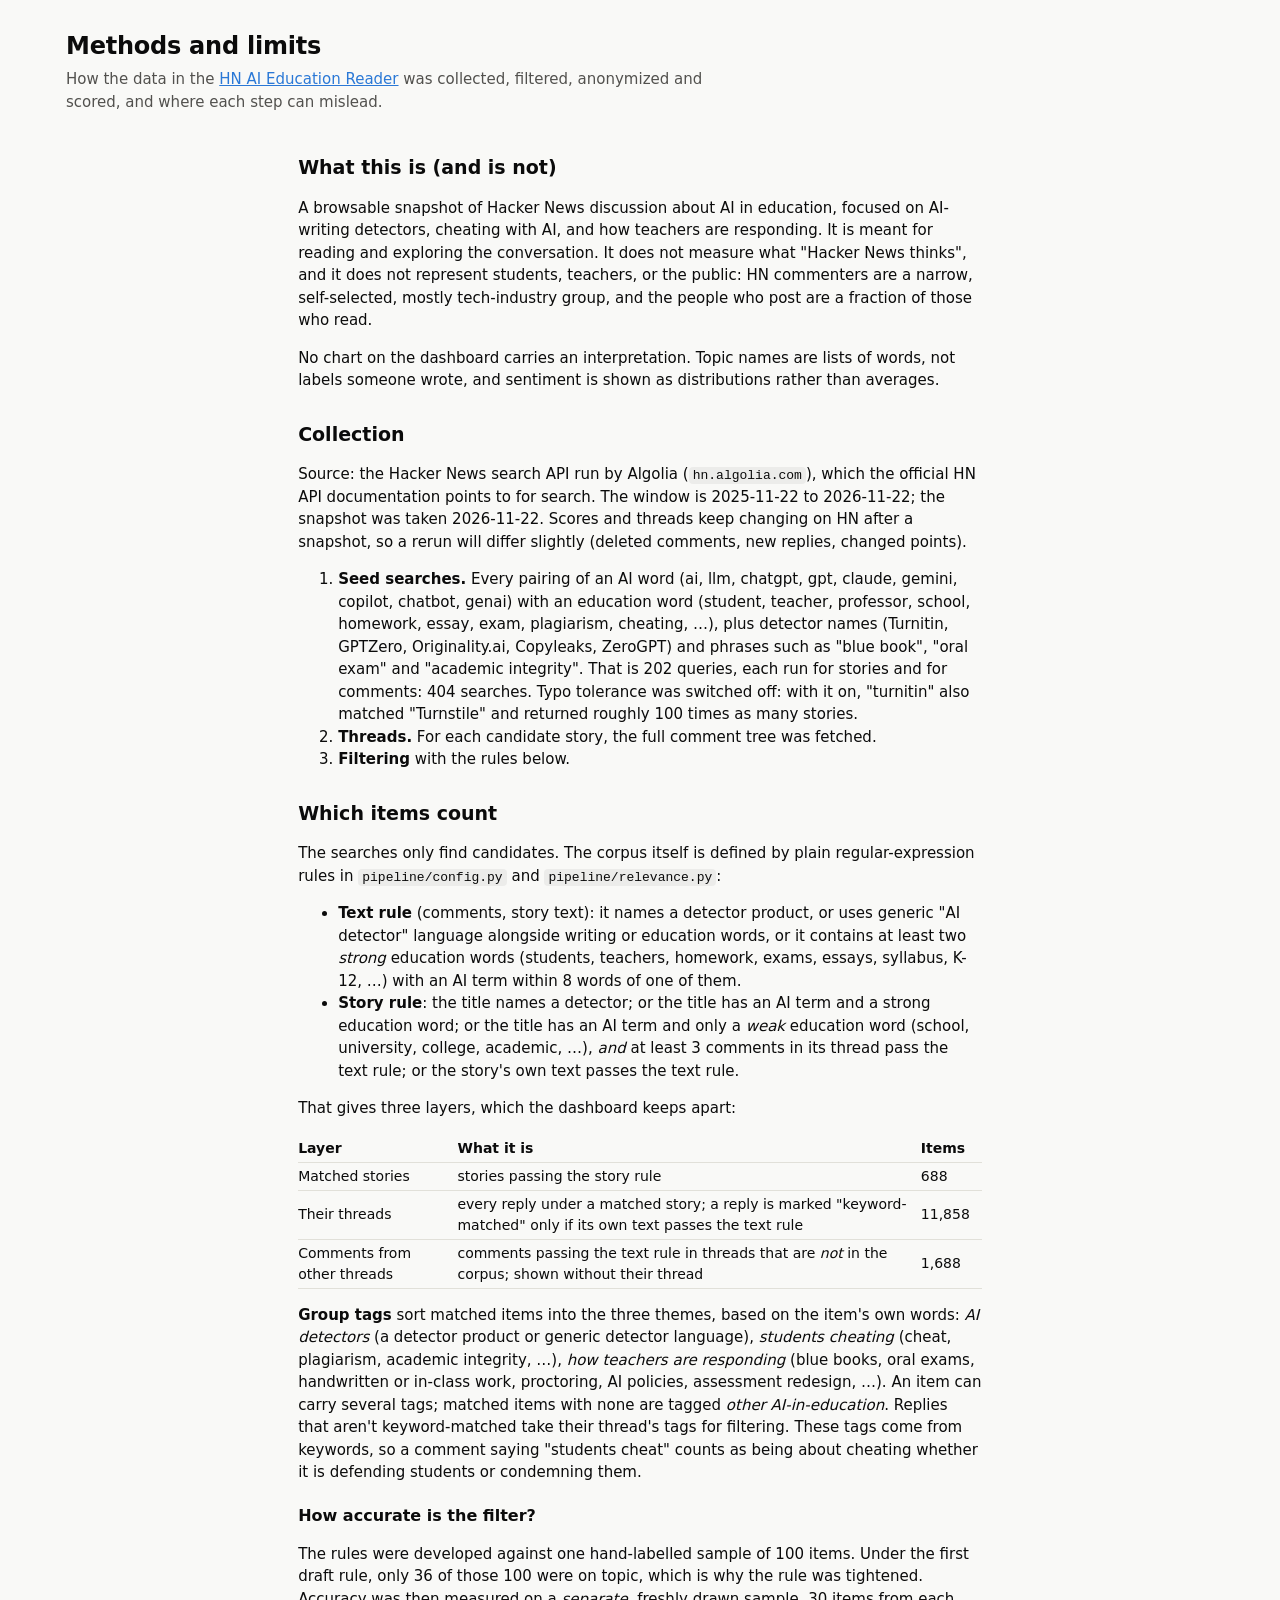
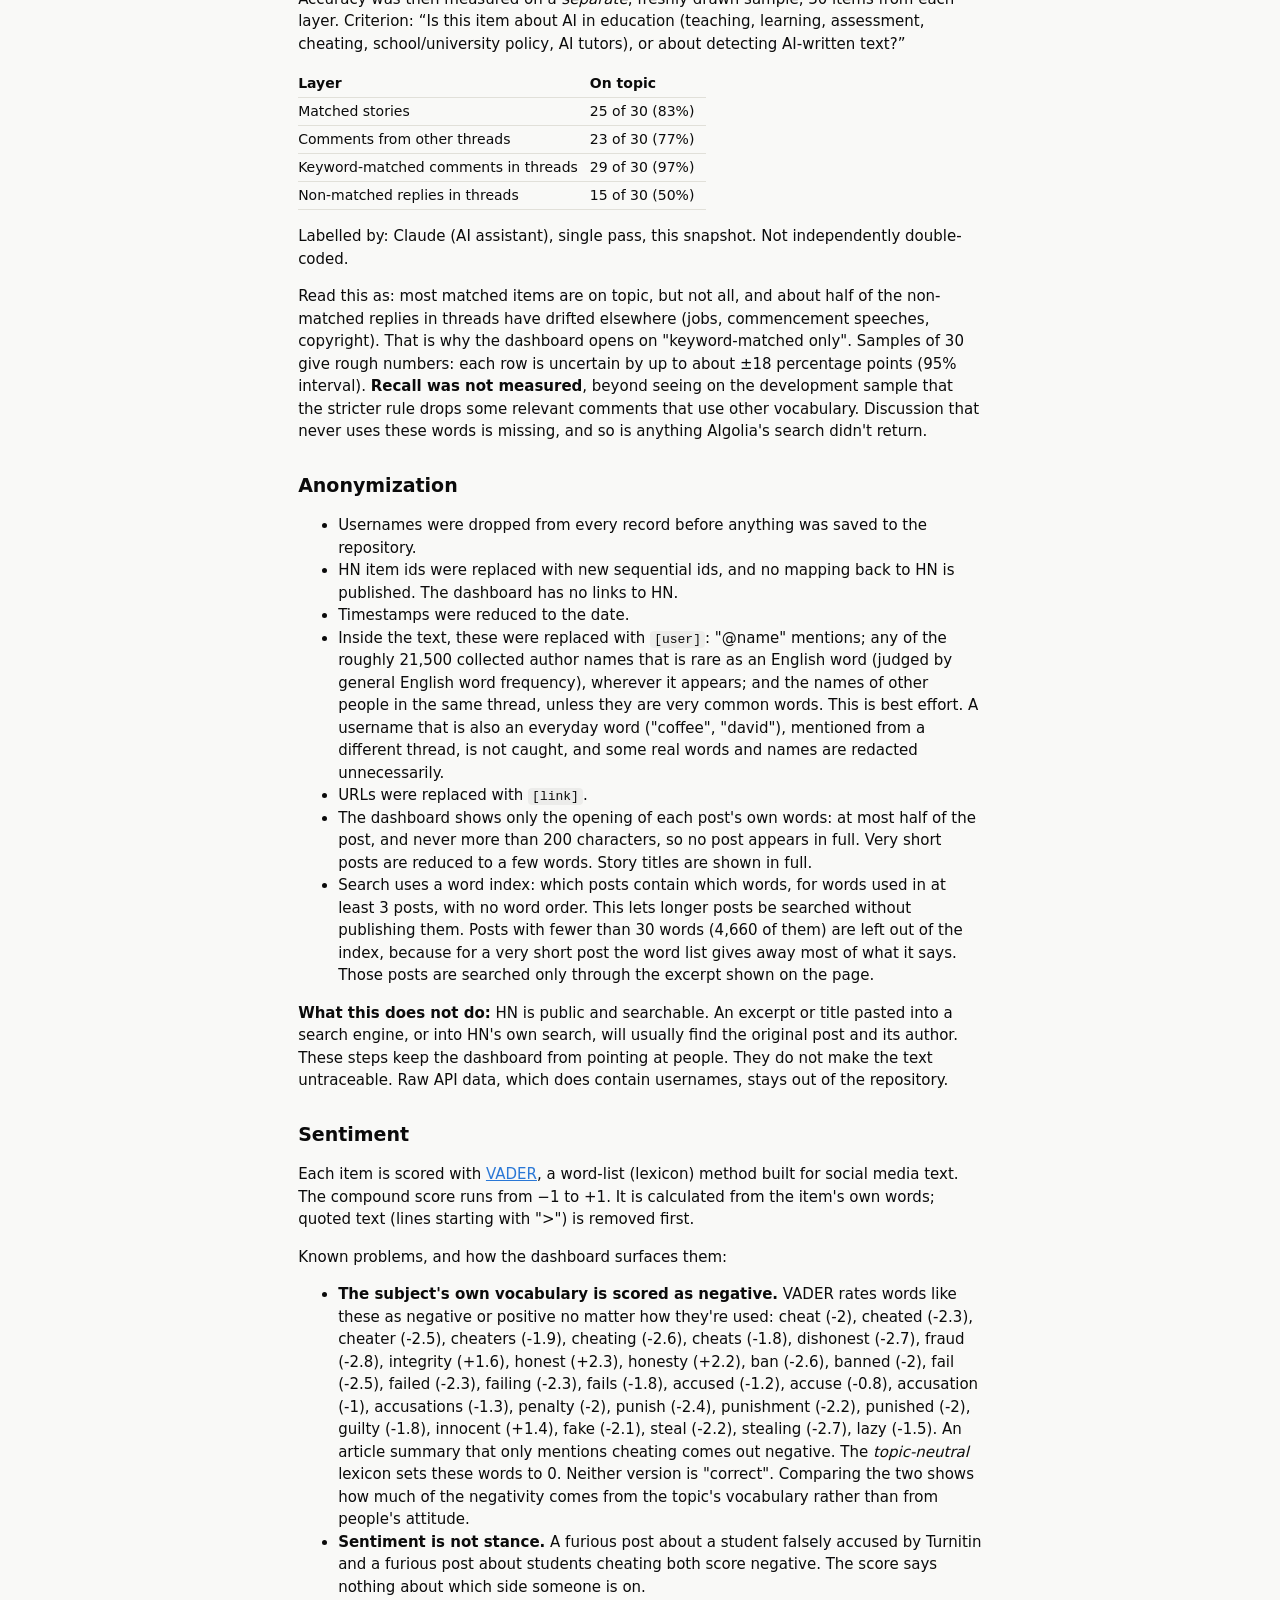
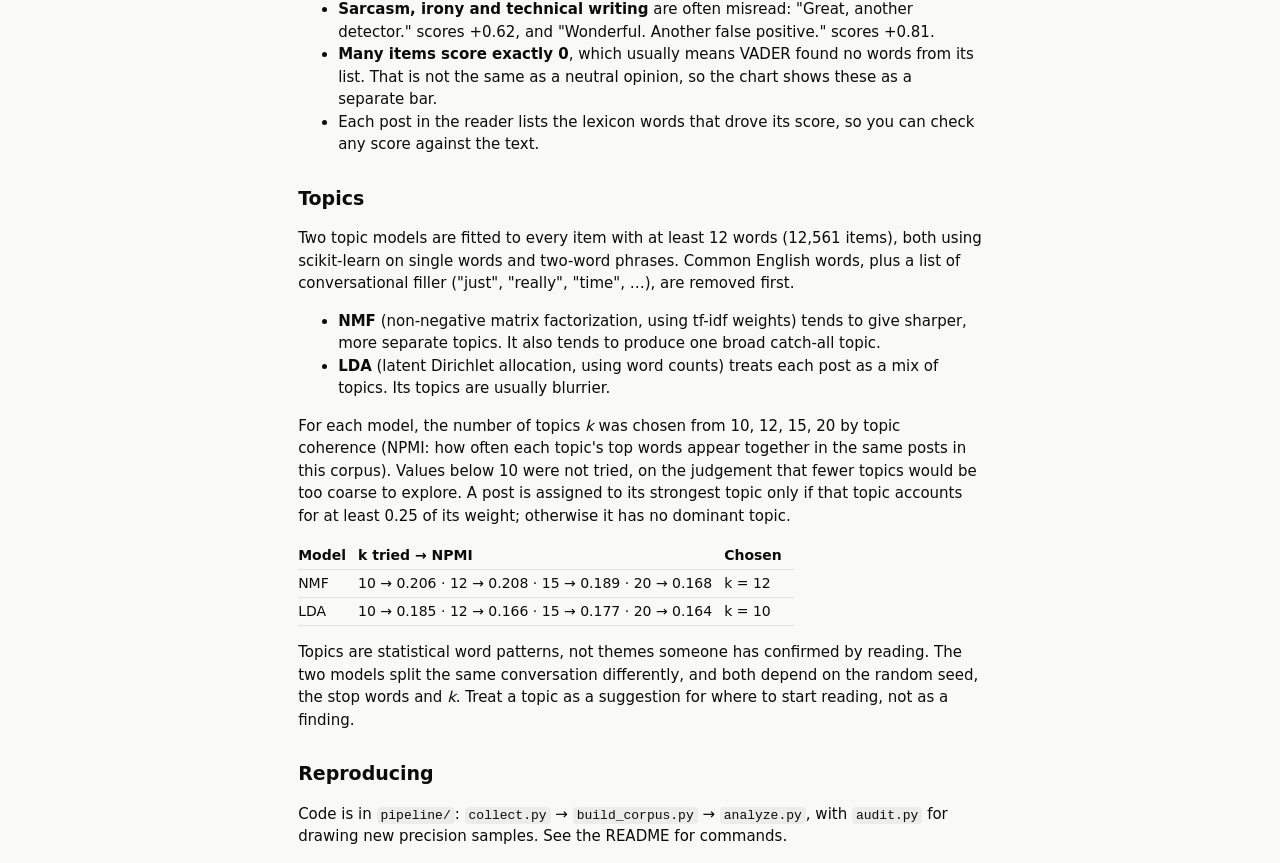
==== docs/methods.html @ caec6b0d "Add HN AI-in-education corpus pipeline and D3 explorer Collects a year (2025-11-22 to 2026-11-22) of" ====
<!doctype html>
<html lang="en">
<head>
<meta charset="utf-8">
<meta name="viewport" content="width=device-width, initial-scale=1">
<title>Methods and Limits</title>
<meta name="description" content="How the HN AI Education Reader dataset was collected, filtered, anonymized and analyzed, and what the methods cannot tell you.">
<link rel="stylesheet" href="style.css">
</head>
<body>
<header class="site wrap">
  <h1>Methods and limits</h1>
  <p>How the data in the <a href="index.html">HN AI Education Reader</a> was collected, filtered, anonymized and scored, and where each step can mislead.</p>
</header>
<main class="wrap prose">

<h2>What this is (and is not)</h2>
<p>A browsable snapshot of Hacker News discussion about AI in education, focused on AI-writing detectors, cheating with AI, and how teachers are responding. It is meant for reading and exploring the conversation. It does not measure what "Hacker News thinks", and it does not represent students, teachers, or the public: HN commenters are a narrow, self-selected, mostly tech-industry group, and the people who post are a fraction of those who read.</p>
<p>No chart on the dashboard carries an interpretation. Topic names are lists of words, not labels someone wrote, and sentiment is shown as distributions rather than averages.</p>

<h2>Collection</h2>
<p>Source: the Hacker News search API run by Algolia (<code>hn.algolia.com</code>), which the official HN API documentation points to for search. The window is <span data-meta="window0"></span> to <span data-meta="window1"></span>; the snapshot was taken <span data-meta="snapshot"></span>. Scores and threads keep changing on HN after a snapshot, so a rerun will differ slightly (deleted comments, new replies, changed points).</p>
<ol>
  <li><strong>Seed searches.</strong> Every pairing of an AI word (ai, llm, chatgpt, gpt, claude, gemini, copilot, chatbot, genai) with an education word (student, teacher, professor, school, homework, essay, exam, plagiarism, cheating, …), plus detector names (Turnitin, GPTZero, Originality.ai, Copyleaks, ZeroGPT) and phrases such as "blue book", "oral exam" and "academic integrity". That is 202 queries, each run for stories and for comments: 404 searches. Typo tolerance was switched off: with it on, "turnitin" also matched "Turnstile" and returned roughly 100 times as many stories.</li>
  <li><strong>Threads.</strong> For each candidate story, the full comment tree was fetched.</li>
  <li><strong>Filtering</strong> with the rules below.</li>
</ol>

<h2>Which items count</h2>
<p>The searches only find candidates. The corpus itself is defined by plain regular-expression rules in <code>pipeline/config.py</code> and <code>pipeline/relevance.py</code>:</p>
<ul>
  <li><strong>Text rule</strong> (comments, story text): it names a detector product, or uses generic "AI detector" language alongside writing or education words, or it contains at least two <em>strong</em> education words (students, teachers, homework, exams, essays, syllabus, K-12, …) with an AI term within 8 words of one of them.</li>
  <li><strong>Story rule</strong>: the title names a detector; or the title has an AI term and a strong education word; or the title has an AI term and only a <em>weak</em> education word (school, university, college, academic, …), <em>and</em> at least 3 comments in its thread pass the text rule; or the story's own text passes the text rule.</li>
</ul>
<p>That gives three layers, which the dashboard keeps apart:</p>
<table>
  <tr><th>Layer</th><th>What it is</th><th>Items</th></tr>
  <tr><td>Matched stories</td><td>stories passing the story rule</td><td data-meta="n_stories"></td></tr>
  <tr><td>Their threads</td><td>every reply under a matched story; a reply is marked "keyword-matched" only if its own text passes the text rule</td><td data-meta="n_thread_comments"></td></tr>
  <tr><td>Comments from other threads</td><td>comments passing the text rule in threads that are <em>not</em> in the corpus; shown without their thread</td><td data-meta="n_standalone"></td></tr>
</table>
<p><strong>Group tags</strong> sort matched items into the three themes, based on the item's own words: <em>AI detectors</em> (a detector product or generic detector language), <em>students cheating</em> (cheat, plagiarism, academic integrity, …), <em>how teachers are responding</em> (blue books, oral exams, handwritten or in-class work, proctoring, AI policies, assessment redesign, …). An item can carry several tags; matched items with none are tagged <em>other AI-in-education</em>. Replies that aren't keyword-matched take their thread's tags for filtering. These tags come from keywords, so a comment saying "students cheat" counts as being about cheating whether it is defending students or condemning them.</p>

<h3>How accurate is the filter?</h3>
<p>The rules were developed against one hand-labelled sample of 100 items. Under the first draft rule, only 36 of those 100 were on topic, which is why the rule was tightened. Accuracy was then measured on a <em>separate</em>, freshly drawn sample, 30 items from each layer. Criterion: <span id="audit-criterion"></span></p>
<table id="audit-table"><tr><th>Layer</th><th>On topic</th></tr></table>
<p class="hint" id="audit-who"></p>
<p>Read this as: most matched items are on topic, but not all, and about half of the non-matched replies in threads have drifted elsewhere (jobs, commencement speeches, copyright). That is why the dashboard opens on "keyword-matched only". Samples of 30 give rough numbers: each row is uncertain by up to about ±18 percentage points (95% interval). <strong>Recall was not measured</strong>, beyond seeing on the development sample that the stricter rule drops some relevant comments that use other vocabulary. Discussion that never uses these words is missing, and so is anything Algolia's search didn't return.</p>

<h2>Anonymization</h2>
<ul>
  <li>Usernames were dropped from every record before anything was saved to the repository.</li>
  <li>HN item ids were replaced with new sequential ids, and no mapping back to HN is published. The dashboard has no links to HN.</li>
  <li>Timestamps were reduced to the date.</li>
  <li>Inside the text, these were replaced with <code>[user]</code>: "@name" mentions; any of the roughly 21,500 collected author names that is rare as an English word (judged by general English word frequency), wherever it appears; and the names of other people in the same thread, unless they are very common words. This is best effort. A username that is also an everyday word ("coffee", "david"), mentioned from a different thread, is not caught, and some real words and names are redacted unnecessarily.</li>
  <li>URLs were replaced with <code>[link]</code>.</li>
  <li>The dashboard shows only the opening of each post's own words: at most half of the post, and never more than <span data-meta="excerpt_chars"></span> characters, so no post appears in full. Very short posts are reduced to a few words. Story titles are shown in full.</li>
  <li>Search uses a word index: which posts contain which words, for words used in at least 3 posts, with no word order. This lets longer posts be searched without publishing them. Posts with fewer than <span data-meta="index_min_words"></span> words (<span data-meta="n_short_unindexed"></span> of them) are left out of the index, because for a very short post the word list gives away most of what it says. Those posts are searched only through the excerpt shown on the page.</li>
</ul>
<p><strong>What this does not do:</strong> HN is public and searchable. An excerpt or title pasted into a search engine, or into HN's own search, will usually find the original post and its author. These steps keep the dashboard from pointing at people. They do not make the text untraceable. Raw API data, which does contain usernames, stays out of the repository.</p>

<h2>Sentiment</h2>
<p>Each item is scored with <a href="https://github.com/cjhutto/vaderSentiment">VADER</a>, a word-list (lexicon) method built for social media text. The compound score runs from −1 to +1. It is calculated from the item's own words; quoted text (lines starting with "&gt;") is removed first.</p>
<p>Known problems, and how the dashboard surfaces them:</p>
<ul>
  <li><strong>The subject's own vocabulary is scored as negative.</strong> VADER rates words like these as negative or positive no matter how they're used: <span id="tn-words"></span>. An article summary that only mentions cheating comes out negative. The <em>topic-neutral</em> lexicon sets these words to 0. Neither version is "correct". Comparing the two shows how much of the negativity comes from the topic's vocabulary rather than from people's attitude.</li>
  <li><strong>Sentiment is not stance.</strong> A furious post about a student falsely accused by Turnitin and a furious post about students cheating both score negative. The score says nothing about which side someone is on.</li>
  <li><strong>Sarcasm, irony and technical writing</strong> are often misread: "Great, another detector." scores +0.62, and "Wonderful. Another false positive." scores +0.81.</li>
  <li><strong>Many items score exactly 0</strong>, which usually means VADER found no words from its list. That is not the same as a neutral opinion, so the chart shows these as a separate bar.</li>
  <li>Each post in the reader lists the lexicon words that drove its score, so you can check any score against the text.</li>
</ul>

<h2>Topics</h2>
<p>Two topic models are fitted to every item with at least <span data-meta="min_topic_tokens"></span> words (<span data-meta="n_topic_docs"></span> items), both using scikit-learn on single words and two-word phrases. Common English words, plus a list of conversational filler ("just", "really", "time", …), are removed first.</p>
<ul>
  <li><strong>NMF</strong> (non-negative matrix factorization, using tf-idf weights) tends to give sharper, more separate topics. It also tends to produce one broad catch-all topic.</li>
  <li><strong>LDA</strong> (latent Dirichlet allocation, using word counts) treats each post as a mix of topics. Its topics are usually blurrier.</li>
</ul>
<p>For each model, the number of topics <em>k</em> was chosen from <span data-meta="k_candidates"></span> by topic coherence (NPMI: how often each topic's top words appear together in the same posts in this corpus). Values below 10 were not tried, on the judgement that fewer topics would be too coarse to explore. A post is assigned to its strongest topic only if that topic accounts for at least <span data-meta="min_topic_share"></span> of its weight; otherwise it has no dominant topic.</p>
<table id="coh-table"><tr><th>Model</th><th>k tried → NPMI</th><th>Chosen</th></tr></table>
<p>Topics are statistical word patterns, not themes someone has confirmed by reading. The two models split the same conversation differently, and both depend on the random seed, the stop words and <em>k</em>. Treat a topic as a suggestion for where to start reading, not as a finding.</p>

<h2>Reproducing</h2>
<p>Code is in <code>pipeline/</code>: <code>collect.py</code> → <code>build_corpus.py</code> → <code>analyze.py</code>, with <code>audit.py</code> for drawing new precision samples. See the README for commands.</p>
</main>
<script src="vendor/d3-7.9.0.min.js"></script>
<script>
(async () => {
  const meta = await d3.json("data/meta.json");
  const topics = await d3.json("data/topics.json");
  const fmt = d3.format(",");
  const vals = {
    window0: meta.window[0], window1: meta.window[1], snapshot: meta.snapshot,
    n_stories: fmt(meta.n_stories), n_standalone: fmt(meta.n_standalone),
    n_thread_comments: fmt(meta.n_comments - meta.n_standalone),
    excerpt_chars: meta.excerpt_chars, min_topic_tokens: meta.min_topic_tokens,
    n_topic_docs: fmt(meta.n_topic_docs), k_candidates: meta.k_candidates.join(", "),
    min_topic_share: meta.min_topic_share,
    index_min_words: meta.index_min_words, n_short_unindexed: fmt(meta.n_short_unindexed),
  };
  document.querySelectorAll("[data-meta]").forEach((el) => (el.textContent = vals[el.dataset.meta]));
  document.getElementById("tn-words").textContent =
    meta.topic_neutral_words.map(([w, v]) => `${w} (${v > 0 ? "+" : ""}${v})`).join(", ");
  const names = { story: "Matched stories", standalone: "Comments from other threads",
    thread_matched: "Keyword-matched comments in threads", thread_unmatched: "Non-matched replies in threads" };
  if (meta.audit) {
    document.getElementById("audit-criterion").textContent = "“" + meta.audit.criterion + "”";
    document.getElementById("audit-who").textContent = "Labelled by: " + meta.audit.labeller;
    const t = document.getElementById("audit-table");
    for (const [k, v] of Object.entries(meta.audit.validation)) {
      const r = t.insertRow();
      r.insertCell().textContent = names[k] || k;
      r.insertCell().textContent = `${v.on_topic} of ${v.n} (${Math.round((100 * v.on_topic) / v.n)}%)`;
    }
  }
  const c = document.getElementById("coh-table");
  for (const m of ["nmf", "lda"]) {
    const r = c.insertRow();
    r.insertCell().textContent = m.toUpperCase();
    r.insertCell().textContent = topics[m].trials.map((x) => `${x.k} → ${x.coherence.toFixed(3)}`).join(" · ");
    r.insertCell().textContent = `k = ${topics[m].k}`;
  }
})();
</script>
</body>
</html>
---- docs/style.css ----
:root {
  color-scheme: light;
  --page: #f9f9f7;
  --surface: #fcfcfb;
  --ink: #0b0b0b;
  --ink-2: #52514e;
  --muted: #6f6d68;
  --grid: #e1e0d9;
  --axis: #c3c2b7;
  --ring: rgba(11, 11, 11, 0.10);
  --wash: rgba(11, 11, 11, 0.05);
  --accent: #2a78d6;
  --g-detection: #2a78d6;
  --g-cheating: #eb6834;
  --g-response: #1baf7a;
  --g-other: #898781;
  --neg-3: #b52f2f; --neg-2: #e34948; --neg-1: #f0a3a2;
  --zero: #d6d5cf;
  --pos-1: #9ec5f4; --pos-2: #3987e5; --pos-3: #1c5cab;
  --sel: rgba(42, 120, 214, 0.12);
}
@media (prefers-color-scheme: dark) {
  :root:not([data-theme="light"]) {
    color-scheme: dark;
    --page: #0d0d0d;
    --surface: #1a1a19;
    --ink: #f0efec;
    --ink-2: #c3c2b7;
    --muted: #9a988f;
    --grid: #2c2c2a;
    --axis: #383835;
    --ring: rgba(255, 255, 255, 0.10);
    --wash: rgba(255, 255, 255, 0.06);
    --accent: #3987e5;
    --g-detection: #3987e5;
    --g-cheating: #d95926;
    --g-response: #199e70;
    --g-other: #898781;
    --neg-3: #e66767; --neg-2: #c74545; --neg-1: #7a3433;
    --zero: #4a4a46;
    --pos-1: #1c4a80; --pos-2: #2a78d6; --pos-3: #6da7ec;
    --sel: rgba(57, 135, 229, 0.18);
  }
}
:root[data-theme="dark"] {
  color-scheme: dark;
  --page: #0d0d0d; --surface: #1a1a19; --ink: #f0efec; --ink-2: #c3c2b7;
  --muted: #9a988f; --grid: #2c2c2a; --axis: #383835;
  --ring: rgba(255, 255, 255, 0.10); --wash: rgba(255, 255, 255, 0.06);
  --accent: #3987e5; --g-detection: #3987e5; --g-cheating: #d95926;
  --g-response: #199e70; --g-other: #898781;
  --neg-3: #e66767; --neg-2: #c74545; --neg-1: #7a3433; --zero: #4a4a46;
  --pos-1: #1c4a80; --pos-2: #2a78d6; --pos-3: #6da7ec;
  --sel: rgba(57, 135, 229, 0.18);
}

* { box-sizing: border-box; }
html { -webkit-text-size-adjust: 100%; }
body {
  margin: 0;
  background: var(--page);
  color: var(--ink);
  font: 15px/1.5 system-ui, -apple-system, "Segoe UI", sans-serif;
}
a { color: var(--accent); }
.wrap { max-width: 1180px; margin: 0 auto; padding: 0 16px; }

header.site { padding-top: 28px; padding-bottom: 12px; }
header.site h1 { font-size: 24px; margin: 0 0 4px; letter-spacing: -0.01em; }
header.site p { margin: 0; color: var(--ink-2); max-width: 70ch; }
header.site nav { margin-top: 8px; font-size: 14px; }
header.site nav a { margin-right: 16px; }

/* --- filter bar --- */
.filters {
  position: sticky; top: 0; z-index: 5;
  background: var(--page);
  border-bottom: 1px solid var(--grid);
  padding: 10px 0;
}
.filters .wrap { display: flex; flex-wrap: wrap; gap: 8px 18px; align-items: center; }
.fgroup { display: flex; align-items: center; gap: 6px; flex-wrap: wrap; }
.fgroup > .lbl { font-size: 12px; color: var(--muted); text-transform: uppercase; letter-spacing: .04em; }
.chip {
  display: inline-flex; align-items: center; gap: 6px;
  font: inherit; font-size: 13px; color: var(--ink);
  background: var(--surface);
  border: 1px solid var(--ring); border-radius: 999px;
  padding: 3px 10px; cursor: pointer;
}
.chip:hover { background: var(--wash); }
.chip[aria-pressed="false"] { color: var(--muted); }
.chip[aria-pressed="false"] .dot { opacity: .25; }
.chip[aria-pressed="true"] { border-color: var(--ink-2); }
.dot { width: 9px; height: 9px; border-radius: 50%; display: inline-block; flex: none; }
.seg { display: inline-flex; border: 1px solid var(--ring); border-radius: 8px; overflow: hidden; }
.seg button {
  font: inherit; font-size: 13px; border: 0; background: var(--surface);
  color: var(--ink-2); padding: 4px 10px; cursor: pointer;
}
.seg button + button { border-left: 1px solid var(--ring); }
.seg button[aria-pressed="true"] { background: var(--ink); color: var(--page); }
input[type=search] {
  font: inherit; font-size: 14px; color: var(--ink);
  background: var(--surface); border: 1px solid var(--ring); border-radius: 8px;
  padding: 5px 10px; width: 220px; max-width: 100%;
}
.active-filters { display: flex; gap: 6px; flex-wrap: wrap; font-size: 13px; }
.active-filters .chip { background: var(--sel); border-color: transparent; }
.count-line { font-size: 13px; color: var(--ink-2); }
.count-line strong { color: var(--ink); font-variant-numeric: tabular-nums; }

/* --- panels --- */
main { padding: 16px 0 60px; }
.grid2 { display: grid; grid-template-columns: 1fr 1fr; gap: 16px; }
@media (max-width: 860px) { .grid2 { grid-template-columns: 1fr; } }
.panel {
  background: var(--surface);
  border: 1px solid var(--ring);
  border-radius: 12px;
  padding: 16px;
  margin-bottom: 16px;
  min-width: 0;
}
.panel h2 { font-size: 16px; margin: 0 0 2px; }
.panel .sub { font-size: 13px; color: var(--ink-2); margin: 0 0 10px; max-width: 75ch; }
.panel .hint { font-size: 12px; color: var(--muted); }
.chart { position: relative; width: 100%; }
.chart svg { display: block; width: 100%; height: auto; overflow: visible; }
.axis text { fill: var(--muted); font-size: 11px; font-variant-numeric: tabular-nums; }
.axis path, .axis line { stroke: var(--axis); }
.gridline line { stroke: var(--grid); }
.gridline path { display: none; }
.brush .selection { fill: var(--sel); stroke: var(--accent); stroke-width: 1; }
.dim { opacity: .35; }
details.table { margin-top: 8px; font-size: 13px; }
details.table summary { cursor: pointer; color: var(--ink-2); }
details.table table { border-collapse: collapse; margin-top: 6px; font-variant-numeric: tabular-nums; }
details.table td, details.table th { padding: 2px 10px 2px 0; text-align: left; border-bottom: 1px solid var(--grid); }
.table-scroll { max-height: 240px; overflow: auto; }

.tooltip {
  position: fixed; pointer-events: none; z-index: 20;
  background: var(--surface); color: var(--ink);
  border: 1px solid var(--ring); border-radius: 8px;
  box-shadow: 0 4px 16px rgba(0,0,0,.12);
  padding: 6px 10px; font-size: 13px; max-width: 280px;
  opacity: 0; transition: opacity .08s;
}
.tooltip .v { font-weight: 600; font-variant-numeric: tabular-nums; }
.tooltip .k { color: var(--ink-2); }

/* --- topics --- */
.topics { display: grid; grid-template-columns: repeat(auto-fill, minmax(260px, 1fr)); gap: 10px; }
.topic {
  text-align: left; font: inherit; color: inherit;
  background: var(--surface); border: 1px solid var(--ring); border-radius: 10px;
  padding: 10px 12px; cursor: pointer; display: flex; flex-direction: column; gap: 6px;
}
.topic:hover { background: var(--wash); }
.topic[aria-pressed="true"] { border-color: var(--accent); box-shadow: inset 0 0 0 1px var(--accent); }
.topic .head { display: flex; justify-content: space-between; font-size: 12px; color: var(--muted); }
.topic .terms { font-size: 14px; line-height: 1.35; }
.topic .terms span { white-space: nowrap; }
.topic .bar { height: 6px; background: var(--grid); border-radius: 3px; overflow: hidden; }
.topic .bar i { display: block; height: 100%; background: var(--accent); border-radius: 3px; }
.topic svg { width: 100%; height: 22px; display: block; }
.topic-tools { display: flex; gap: 12px; align-items: center; flex-wrap: wrap; margin-bottom: 10px; }

/* --- reader --- */
.reader-tools { display: flex; gap: 12px; align-items: center; flex-wrap: wrap; margin-bottom: 10px; }
select {
  font: inherit; font-size: 13px; color: var(--ink); background: var(--surface);
  border: 1px solid var(--ring); border-radius: 8px; padding: 4px 8px;
}
.items { list-style: none; margin: 0; padding: 0; }
.item { border-top: 1px solid var(--grid); padding: 12px 0; }
.item:first-child { border-top: 0; }
.meta { display: flex; flex-wrap: wrap; gap: 4px 12px; font-size: 12px; color: var(--muted); align-items: center; }
.meta .g { display: inline-flex; align-items: center; gap: 4px; color: var(--ink-2); }
.ctx { font-size: 13px; color: var(--ink-2); margin-top: 4px; }
.ctx b { font-weight: 600; color: var(--ink); }
.excerpt { margin: 4px 0 0; max-width: 80ch; overflow-wrap: anywhere; }
.foot { display: flex; flex-wrap: wrap; gap: 4px 14px; font-size: 12px; color: var(--ink-2); margin-top: 6px; align-items: center; }
.score { font-variant-numeric: tabular-nums; display: inline-flex; gap: 6px; align-items: center; }
.score .sw { width: 10px; height: 10px; border-radius: 2px; display: inline-block; }
.lexw { color: var(--muted); }
.linkbtn {
  font: inherit; font-size: 12px; color: var(--accent); background: none; border: 0;
  padding: 0; cursor: pointer; text-decoration: underline; text-underline-offset: 2px;
}
.thread { margin: 10px 0 0; padding: 8px 0 0 12px; border-left: 2px solid var(--grid); }
.thread .titem { padding: 6px 0; font-size: 14px; }
.thread .titem.self { background: var(--sel); border-radius: 6px; padding: 6px 8px; }
.thread .titem .meta { font-size: 11px; }
.pager { display: flex; gap: 10px; align-items: center; justify-content: center; margin-top: 12px; font-size: 13px; }
.pager button {
  font: inherit; font-size: 13px; background: var(--surface); color: var(--ink);
  border: 1px solid var(--ring); border-radius: 8px; padding: 4px 12px; cursor: pointer;
}
.pager button:disabled { opacity: .4; cursor: default; }
.empty { color: var(--muted); padding: 20px 0; }
.loading { color: var(--muted); padding: 40px 0; text-align: center; }

/* --- methods page --- */
.prose { max-width: 75ch; }
.prose h2 { font-size: 19px; margin: 28px 0 6px; }
.prose h3 { font-size: 16px; margin: 20px 0 4px; }
.prose code { font-size: 13px; background: var(--wash); padding: 1px 4px; border-radius: 4px; }
.prose table { border-collapse: collapse; font-size: 14px; margin: 8px 0; font-variant-numeric: tabular-nums; }
.prose td, .prose th { border-bottom: 1px solid var(--grid); padding: 3px 12px 3px 0; text-align: left; }
.prose .terms-list { columns: 3 140px; font-size: 13px; }

@media (max-width: 700px) {
  .filters { position: static; }
  header.site h1 { font-size: 21px; }
}
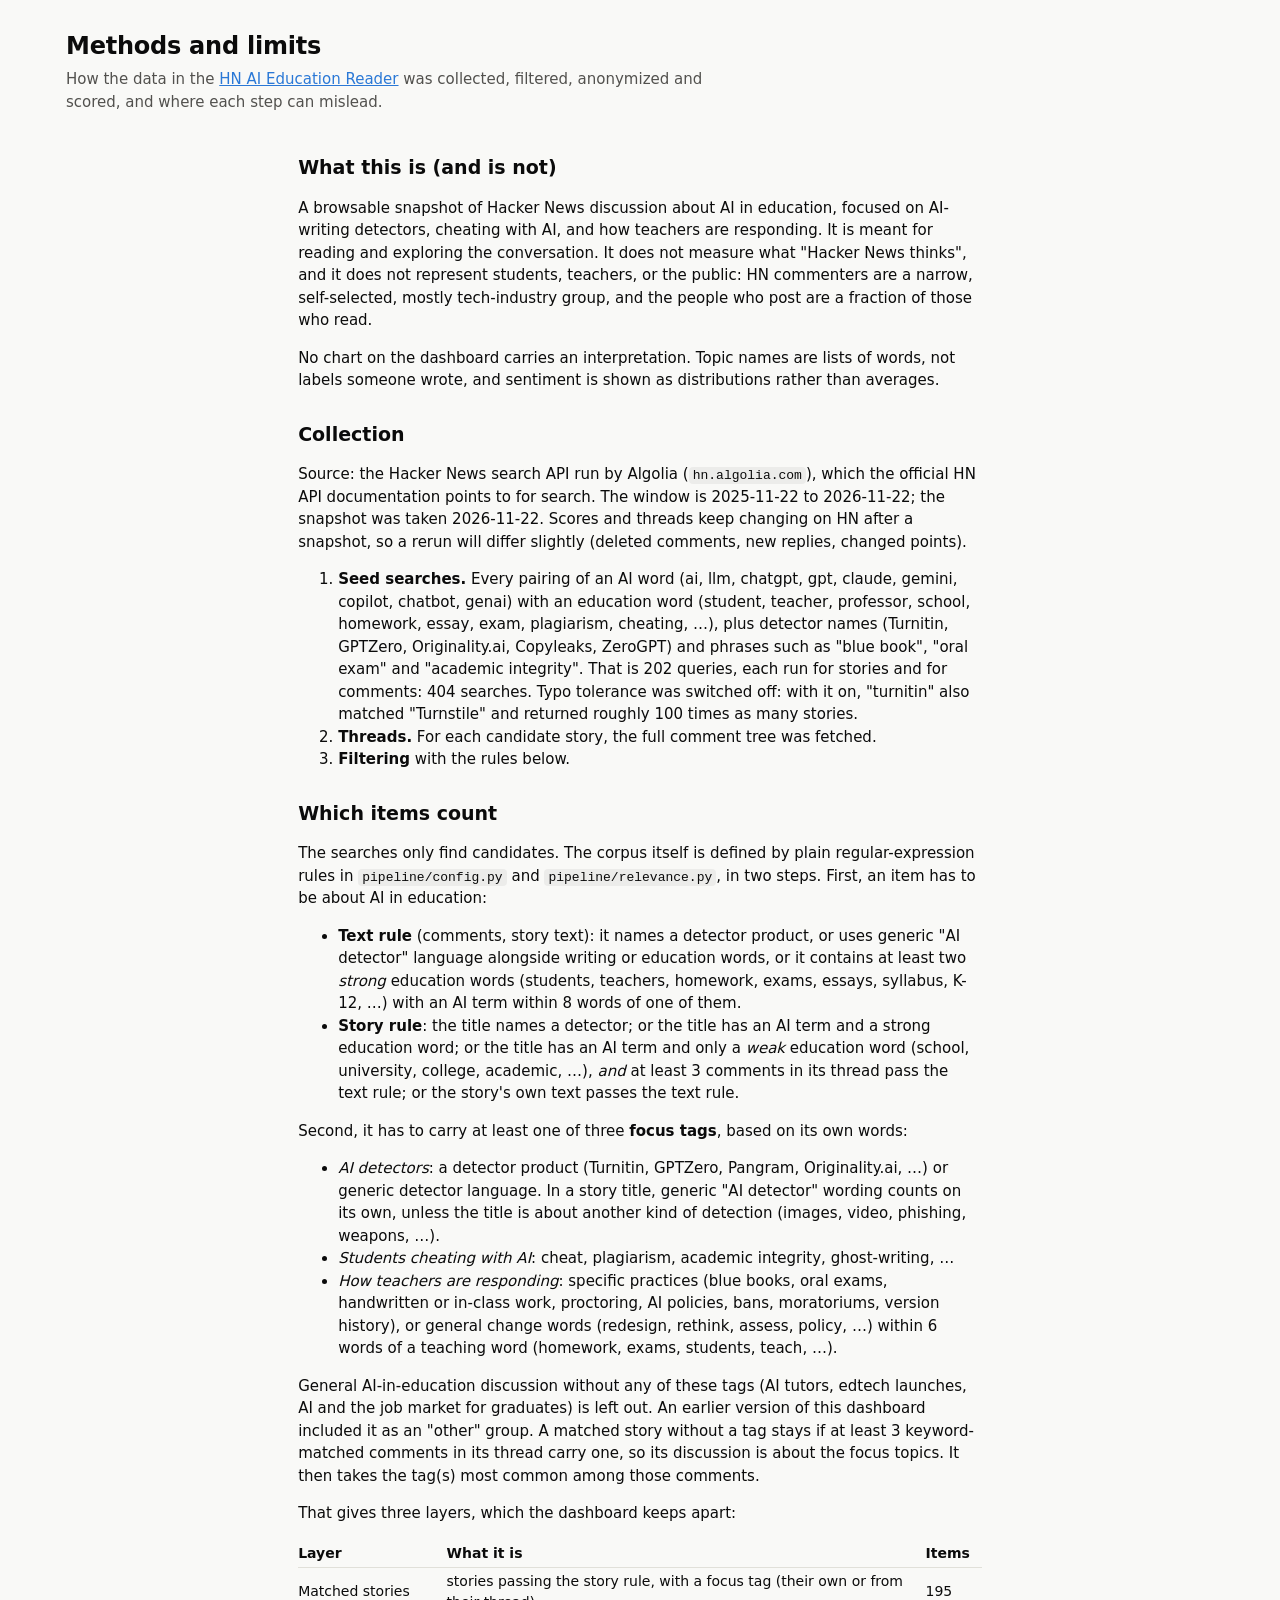
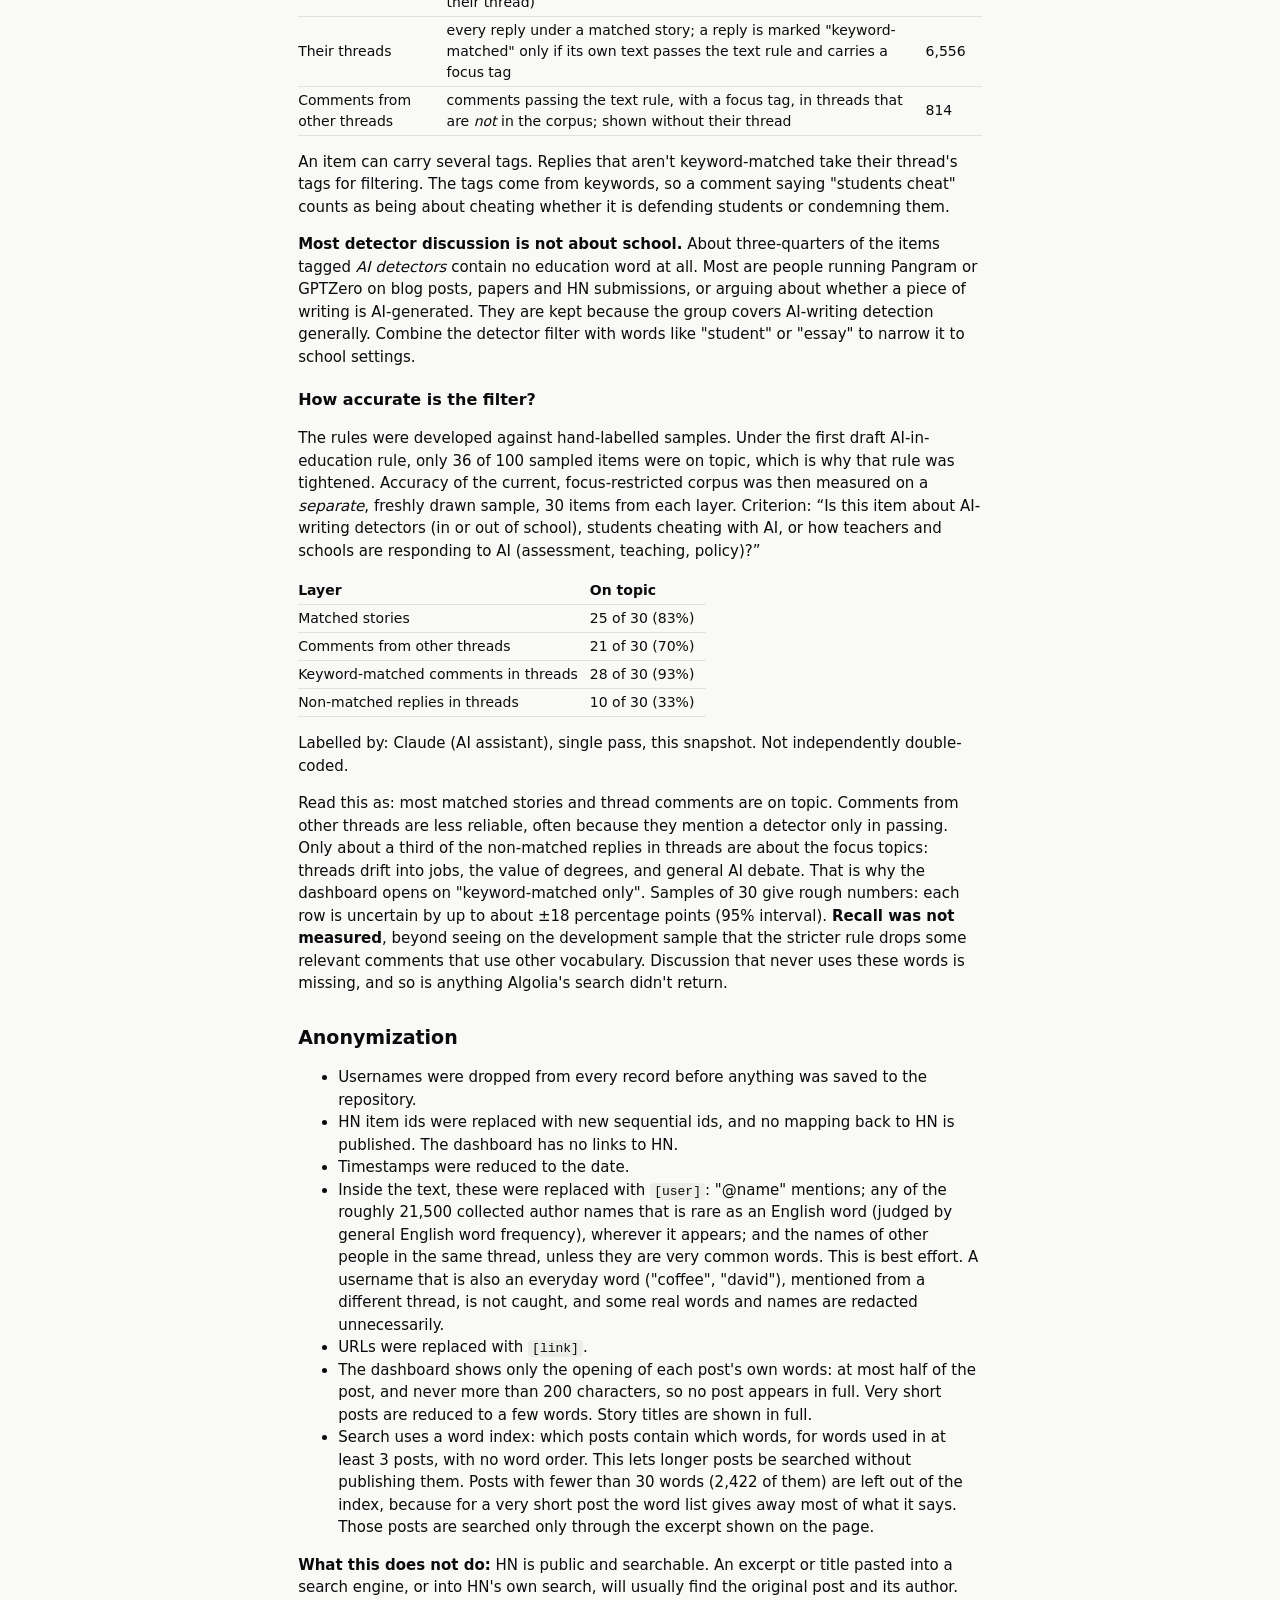
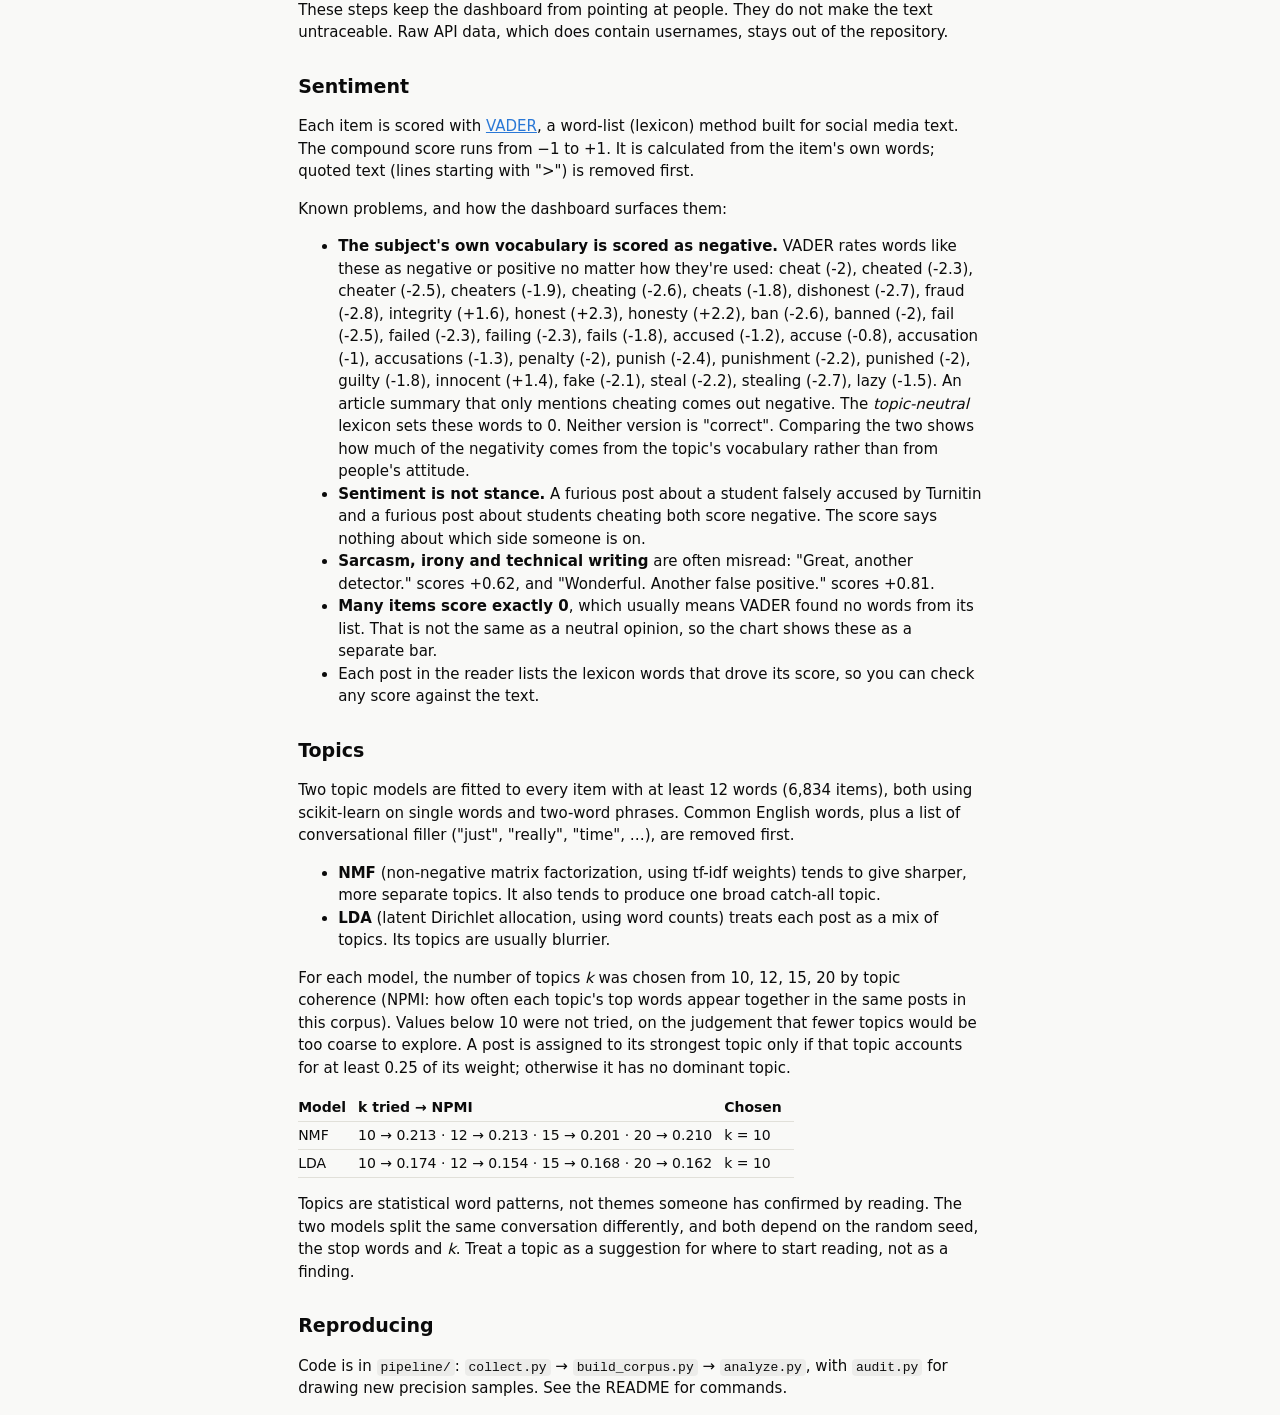
==== commit 4ef5cca8: "Focus the corpus on detectors, cheating and teacher responses Drop general AI-in-education items tha" ====
--- a/docs/methods.html
+++ b/docs/methods.html
@@ -27,25 +27,33 @@
 </ol>
 
 <h2>Which items count</h2>
-<p>The searches only find candidates. The corpus itself is defined by plain regular-expression rules in <code>pipeline/config.py</code> and <code>pipeline/relevance.py</code>:</p>
+<p>The searches only find candidates. The corpus itself is defined by plain regular-expression rules in <code>pipeline/config.py</code> and <code>pipeline/relevance.py</code>, in two steps. First, an item has to be about AI in education:</p>
 <ul>
   <li><strong>Text rule</strong> (comments, story text): it names a detector product, or uses generic "AI detector" language alongside writing or education words, or it contains at least two <em>strong</em> education words (students, teachers, homework, exams, essays, syllabus, K-12, …) with an AI term within 8 words of one of them.</li>
   <li><strong>Story rule</strong>: the title names a detector; or the title has an AI term and a strong education word; or the title has an AI term and only a <em>weak</em> education word (school, university, college, academic, …), <em>and</em> at least 3 comments in its thread pass the text rule; or the story's own text passes the text rule.</li>
 </ul>
+<p>Second, it has to carry at least one of three <strong>focus tags</strong>, based on its own words:</p>
+<ul>
+  <li><em>AI detectors</em>: a detector product (Turnitin, GPTZero, Pangram, Originality.ai, …) or generic detector language. In a story title, generic "AI detector" wording counts on its own, unless the title is about another kind of detection (images, video, phishing, weapons, …).</li>
+  <li><em>Students cheating with AI</em>: cheat, plagiarism, academic integrity, ghost-writing, …</li>
+  <li><em>How teachers are responding</em>: specific practices (blue books, oral exams, handwritten or in-class work, proctoring, AI policies, bans, moratoriums, version history), or general change words (redesign, rethink, assess, policy, …) within 6 words of a teaching word (homework, exams, students, teach, …).</li>
+</ul>
+<p>General AI-in-education discussion without any of these tags (AI tutors, edtech launches, AI and the job market for graduates) is left out. An earlier version of this dashboard included it as an "other" group. A matched story without a tag stays if at least 3 keyword-matched comments in its thread carry one, so its discussion is about the focus topics. It then takes the tag(s) most common among those comments.</p>
 <p>That gives three layers, which the dashboard keeps apart:</p>
 <table>
   <tr><th>Layer</th><th>What it is</th><th>Items</th></tr>
-  <tr><td>Matched stories</td><td>stories passing the story rule</td><td data-meta="n_stories"></td></tr>
-  <tr><td>Their threads</td><td>every reply under a matched story; a reply is marked "keyword-matched" only if its own text passes the text rule</td><td data-meta="n_thread_comments"></td></tr>
-  <tr><td>Comments from other threads</td><td>comments passing the text rule in threads that are <em>not</em> in the corpus; shown without their thread</td><td data-meta="n_standalone"></td></tr>
+  <tr><td>Matched stories</td><td>stories passing the story rule, with a focus tag (their own or from their thread)</td><td data-meta="n_stories"></td></tr>
+  <tr><td>Their threads</td><td>every reply under a matched story; a reply is marked "keyword-matched" only if its own text passes the text rule and carries a focus tag</td><td data-meta="n_thread_comments"></td></tr>
+  <tr><td>Comments from other threads</td><td>comments passing the text rule, with a focus tag, in threads that are <em>not</em> in the corpus; shown without their thread</td><td data-meta="n_standalone"></td></tr>
 </table>
-<p><strong>Group tags</strong> sort matched items into the three themes, based on the item's own words: <em>AI detectors</em> (a detector product or generic detector language), <em>students cheating</em> (cheat, plagiarism, academic integrity, …), <em>how teachers are responding</em> (blue books, oral exams, handwritten or in-class work, proctoring, AI policies, assessment redesign, …). An item can carry several tags; matched items with none are tagged <em>other AI-in-education</em>. Replies that aren't keyword-matched take their thread's tags for filtering. These tags come from keywords, so a comment saying "students cheat" counts as being about cheating whether it is defending students or condemning them.</p>
+<p>An item can carry several tags. Replies that aren't keyword-matched take their thread's tags for filtering. The tags come from keywords, so a comment saying "students cheat" counts as being about cheating whether it is defending students or condemning them.</p>
+<p><strong>Most detector discussion is not about school.</strong> About three-quarters of the items tagged <em>AI detectors</em> contain no education word at all. Most are people running Pangram or GPTZero on blog posts, papers and HN submissions, or arguing about whether a piece of writing is AI-generated. They are kept because the group covers AI-writing detection generally. Combine the detector filter with words like "student" or "essay" to narrow it to school settings.</p>
 
 <h3>How accurate is the filter?</h3>
-<p>The rules were developed against one hand-labelled sample of 100 items. Under the first draft rule, only 36 of those 100 were on topic, which is why the rule was tightened. Accuracy was then measured on a <em>separate</em>, freshly drawn sample, 30 items from each layer. Criterion: <span id="audit-criterion"></span></p>
+<p>The rules were developed against hand-labelled samples. Under the first draft AI-in-education rule, only 36 of 100 sampled items were on topic, which is why that rule was tightened. Accuracy of the current, focus-restricted corpus was then measured on a <em>separate</em>, freshly drawn sample, 30 items from each layer. Criterion: <span id="audit-criterion"></span></p>
 <table id="audit-table"><tr><th>Layer</th><th>On topic</th></tr></table>
 <p class="hint" id="audit-who"></p>
-<p>Read this as: most matched items are on topic, but not all, and about half of the non-matched replies in threads have drifted elsewhere (jobs, commencement speeches, copyright). That is why the dashboard opens on "keyword-matched only". Samples of 30 give rough numbers: each row is uncertain by up to about ±18 percentage points (95% interval). <strong>Recall was not measured</strong>, beyond seeing on the development sample that the stricter rule drops some relevant comments that use other vocabulary. Discussion that never uses these words is missing, and so is anything Algolia's search didn't return.</p>
+<p>Read this as: most matched stories and thread comments are on topic. Comments from other threads are less reliable, often because they mention a detector only in passing. Only about a third of the non-matched replies in threads are about the focus topics: threads drift into jobs, the value of degrees, and general AI debate. That is why the dashboard opens on "keyword-matched only". Samples of 30 give rough numbers: each row is uncertain by up to about ±18 percentage points (95% interval). <strong>Recall was not measured</strong>, beyond seeing on the development sample that the stricter rule drops some relevant comments that use other vocabulary. Discussion that never uses these words is missing, and so is anything Algolia's search didn't return.</p>
 
 <h2>Anonymization</h2>
 <ul>
--- a/docs/style.css
+++ b/docs/style.css
@@ -13,7 +13,6 @@
   --g-detection: #2a78d6;
   --g-cheating: #eb6834;
   --g-response: #1baf7a;
-  --g-other: #898781;
   --neg-3: #b52f2f; --neg-2: #e34948; --neg-1: #f0a3a2;
   --zero: #d6d5cf;
   --pos-1: #9ec5f4; --pos-2: #3987e5; --pos-3: #1c5cab;
@@ -35,7 +34,6 @@
     --g-detection: #3987e5;
     --g-cheating: #d95926;
     --g-response: #199e70;
-    --g-other: #898781;
     --neg-3: #e66767; --neg-2: #c74545; --neg-1: #7a3433;
     --zero: #4a4a46;
     --pos-1: #1c4a80; --pos-2: #2a78d6; --pos-3: #6da7ec;
@@ -48,7 +46,7 @@
   --muted: #9a988f; --grid: #2c2c2a; --axis: #383835;
   --ring: rgba(255, 255, 255, 0.10); --wash: rgba(255, 255, 255, 0.06);
   --accent: #3987e5; --g-detection: #3987e5; --g-cheating: #d95926;
-  --g-response: #199e70; --g-other: #898781;
+  --g-response: #199e70;
   --neg-3: #e66767; --neg-2: #c74545; --neg-1: #7a3433; --zero: #4a4a46;
   --pos-1: #1c4a80; --pos-2: #2a78d6; --pos-3: #6da7ec;
   --sel: rgba(57, 135, 229, 0.18);
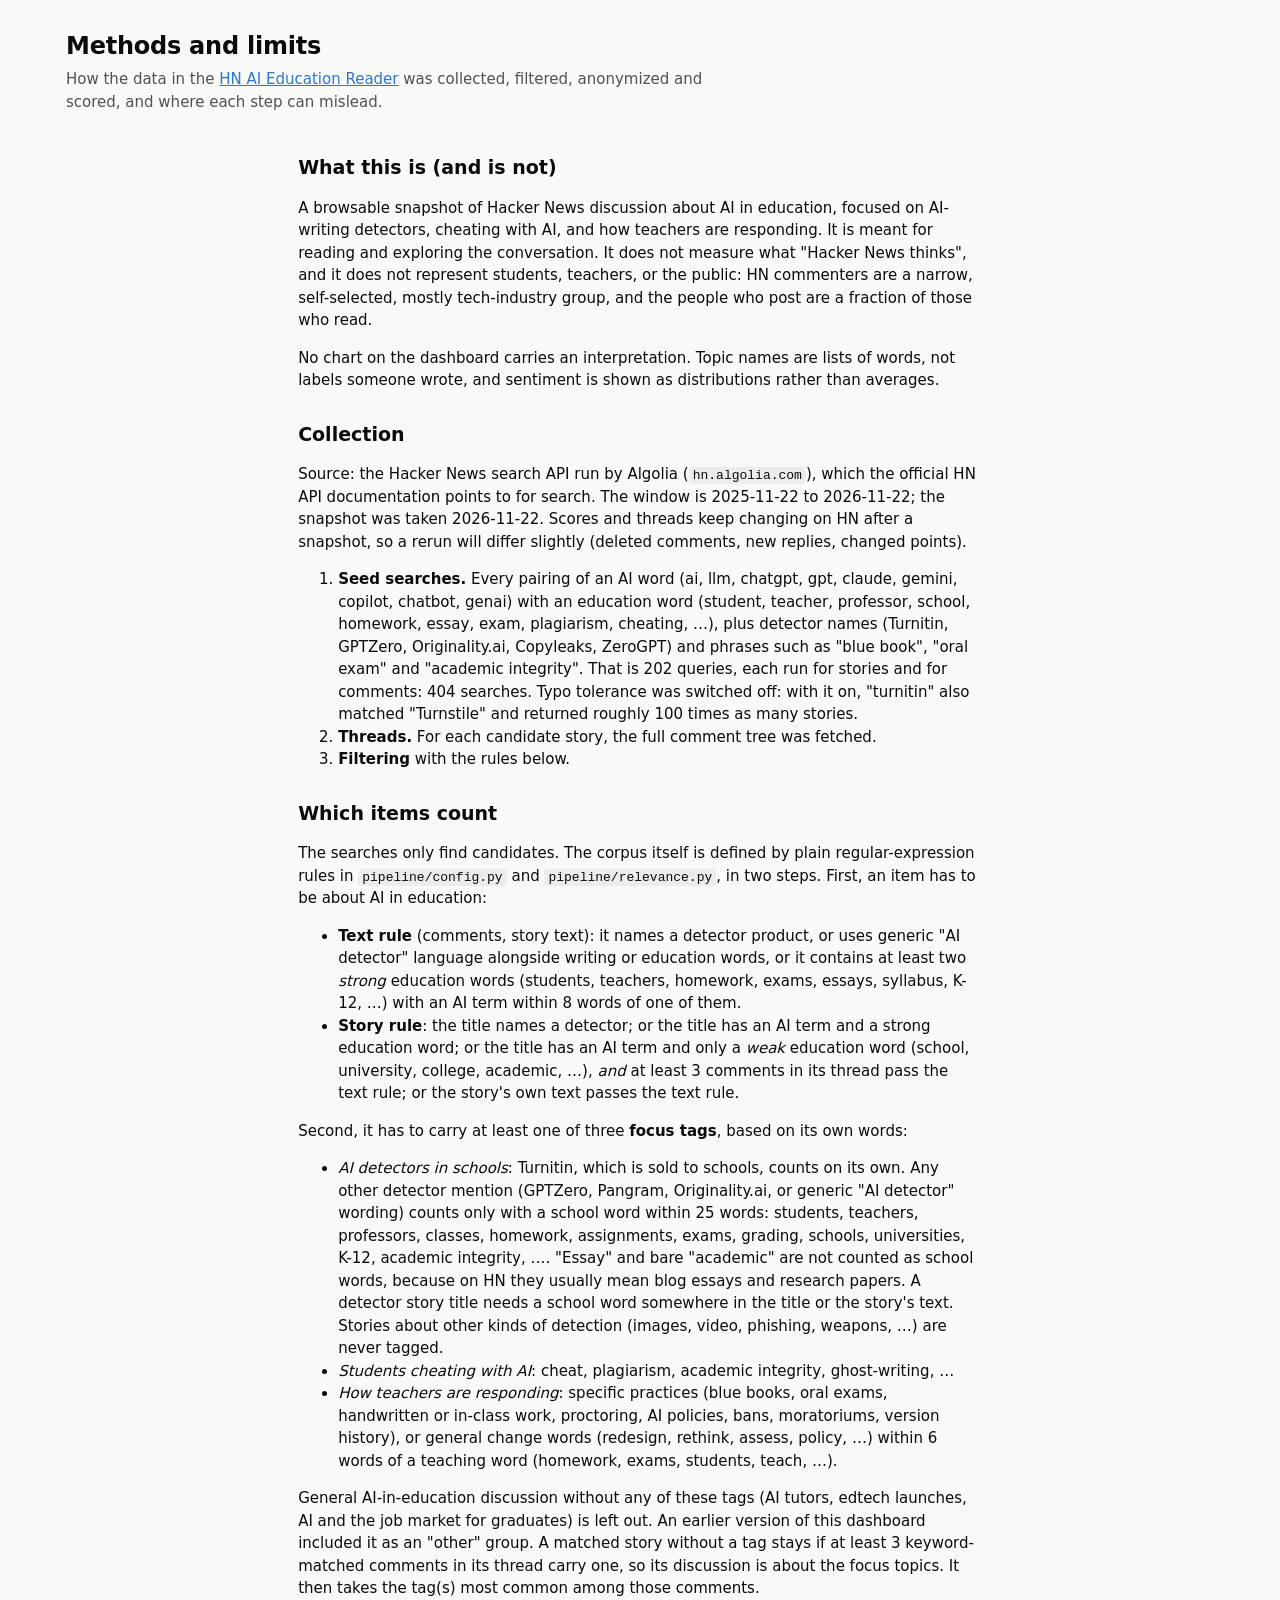
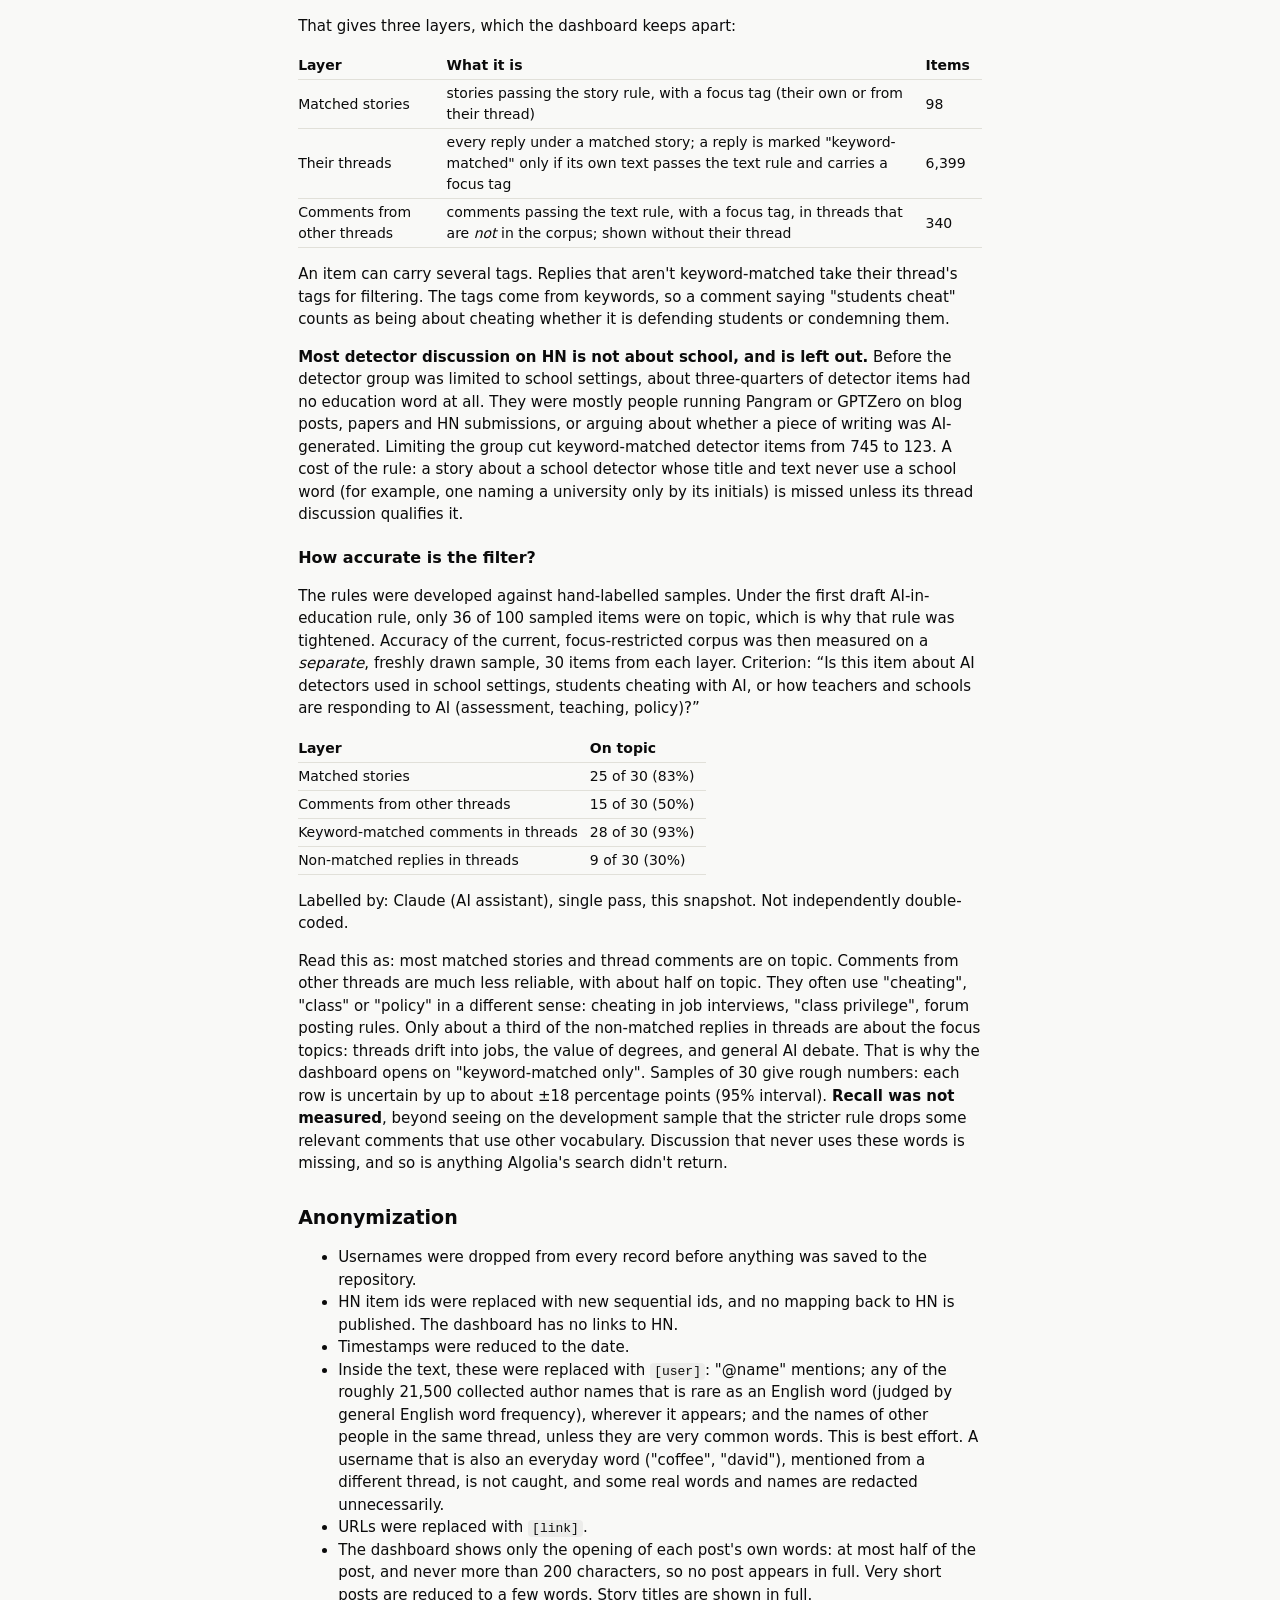
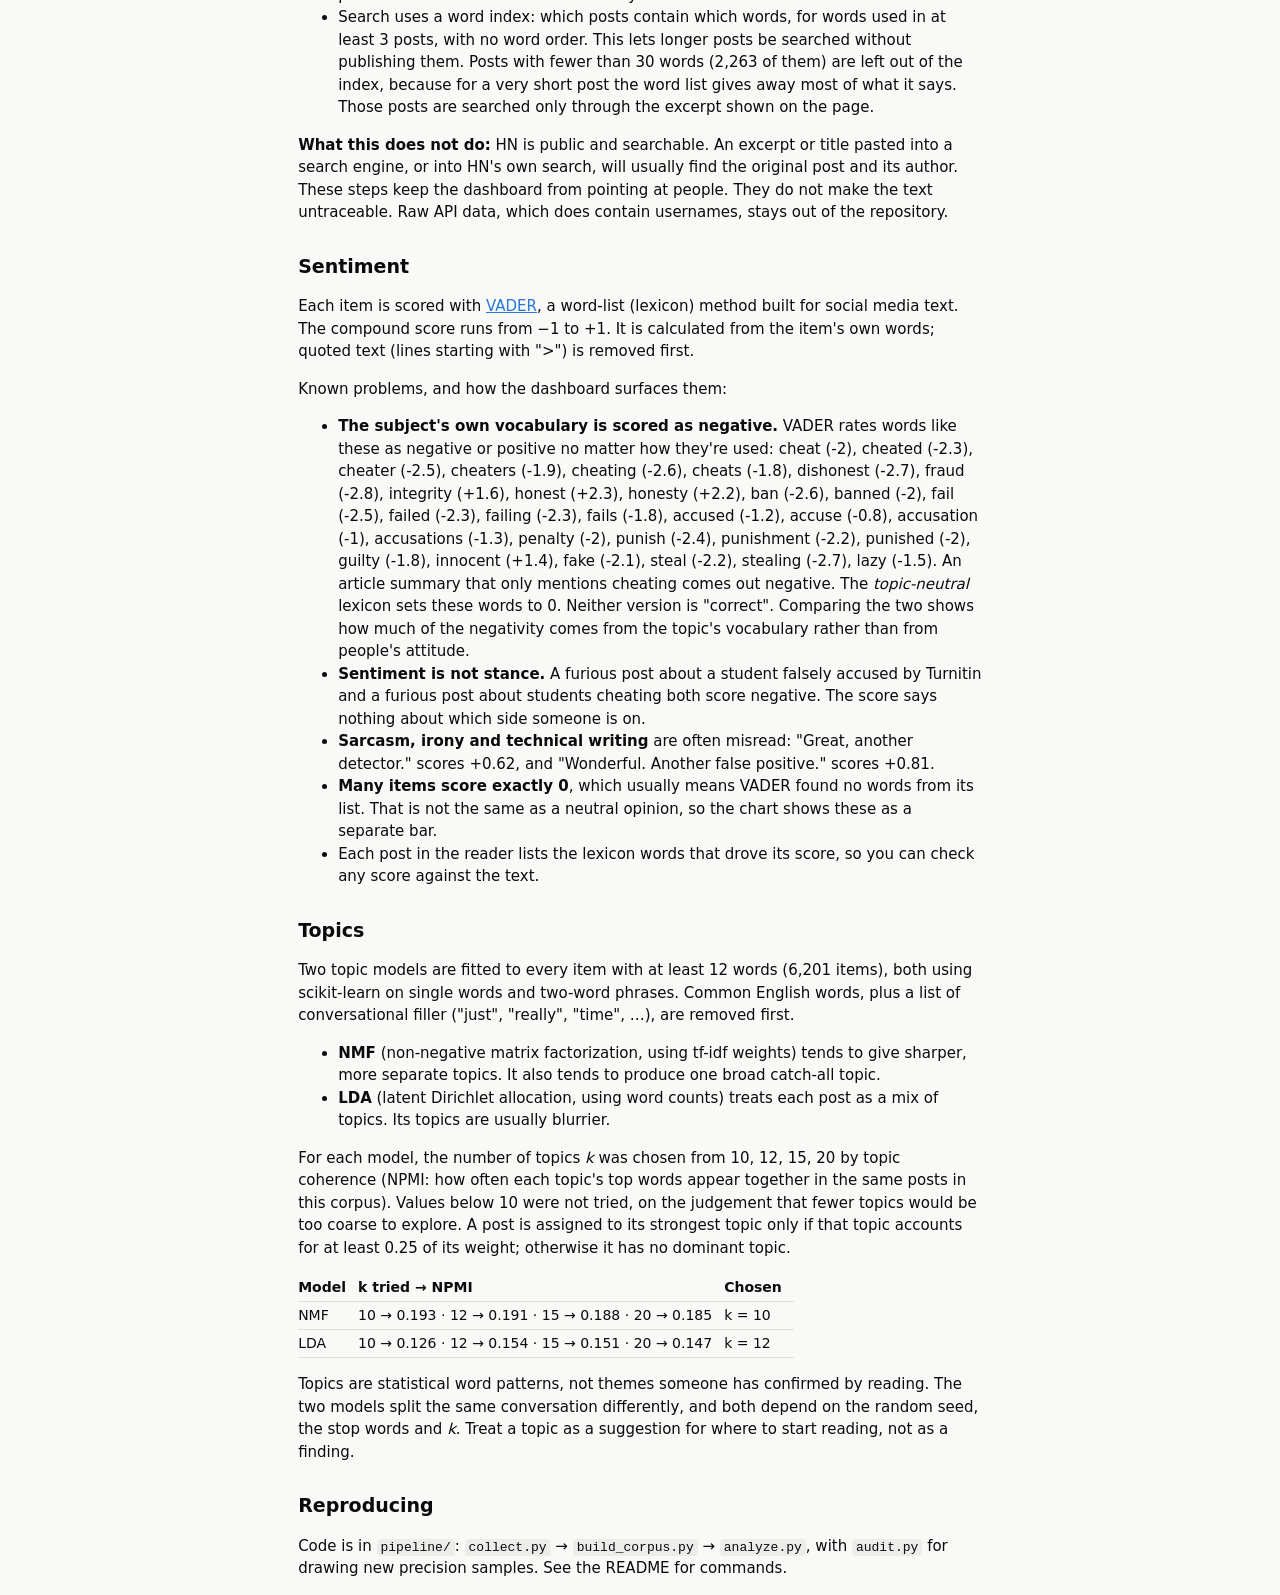
==== commit 2dde0783: "Limit the AI-detector group to school settings Turnitin always counts; any other detector mention (G" ====
--- a/docs/methods.html
+++ b/docs/methods.html
@@ -34,7 +34,7 @@
 </ul>
 <p>Second, it has to carry at least one of three <strong>focus tags</strong>, based on its own words:</p>
 <ul>
-  <li><em>AI detectors</em>: a detector product (Turnitin, GPTZero, Pangram, Originality.ai, …) or generic detector language. In a story title, generic "AI detector" wording counts on its own, unless the title is about another kind of detection (images, video, phishing, weapons, …).</li>
+  <li><em>AI detectors in schools</em>: Turnitin, which is sold to schools, counts on its own. Any other detector mention (GPTZero, Pangram, Originality.ai, or generic "AI detector" wording) counts only with a school word within 25 words: students, teachers, professors, classes, homework, assignments, exams, grading, schools, universities, K-12, academic integrity, …. "Essay" and bare "academic" are not counted as school words, because on HN they usually mean blog essays and research papers. A detector story title needs a school word somewhere in the title or the story's text. Stories about other kinds of detection (images, video, phishing, weapons, …) are never tagged.</li>
   <li><em>Students cheating with AI</em>: cheat, plagiarism, academic integrity, ghost-writing, …</li>
   <li><em>How teachers are responding</em>: specific practices (blue books, oral exams, handwritten or in-class work, proctoring, AI policies, bans, moratoriums, version history), or general change words (redesign, rethink, assess, policy, …) within 6 words of a teaching word (homework, exams, students, teach, …).</li>
 </ul>
@@ -47,13 +47,13 @@
   <tr><td>Comments from other threads</td><td>comments passing the text rule, with a focus tag, in threads that are <em>not</em> in the corpus; shown without their thread</td><td data-meta="n_standalone"></td></tr>
 </table>
 <p>An item can carry several tags. Replies that aren't keyword-matched take their thread's tags for filtering. The tags come from keywords, so a comment saying "students cheat" counts as being about cheating whether it is defending students or condemning them.</p>
-<p><strong>Most detector discussion is not about school.</strong> About three-quarters of the items tagged <em>AI detectors</em> contain no education word at all. Most are people running Pangram or GPTZero on blog posts, papers and HN submissions, or arguing about whether a piece of writing is AI-generated. They are kept because the group covers AI-writing detection generally. Combine the detector filter with words like "student" or "essay" to narrow it to school settings.</p>
+<p><strong>Most detector discussion on HN is not about school, and is left out.</strong> Before the detector group was limited to school settings, about three-quarters of detector items had no education word at all. They were mostly people running Pangram or GPTZero on blog posts, papers and HN submissions, or arguing about whether a piece of writing was AI-generated. Limiting the group cut keyword-matched detector items from 745 to 123. A cost of the rule: a story about a school detector whose title and text never use a school word (for example, one naming a university only by its initials) is missed unless its thread discussion qualifies it.</p>
 
 <h3>How accurate is the filter?</h3>
 <p>The rules were developed against hand-labelled samples. Under the first draft AI-in-education rule, only 36 of 100 sampled items were on topic, which is why that rule was tightened. Accuracy of the current, focus-restricted corpus was then measured on a <em>separate</em>, freshly drawn sample, 30 items from each layer. Criterion: <span id="audit-criterion"></span></p>
 <table id="audit-table"><tr><th>Layer</th><th>On topic</th></tr></table>
 <p class="hint" id="audit-who"></p>
-<p>Read this as: most matched stories and thread comments are on topic. Comments from other threads are less reliable, often because they mention a detector only in passing. Only about a third of the non-matched replies in threads are about the focus topics: threads drift into jobs, the value of degrees, and general AI debate. That is why the dashboard opens on "keyword-matched only". Samples of 30 give rough numbers: each row is uncertain by up to about ±18 percentage points (95% interval). <strong>Recall was not measured</strong>, beyond seeing on the development sample that the stricter rule drops some relevant comments that use other vocabulary. Discussion that never uses these words is missing, and so is anything Algolia's search didn't return.</p>
+<p>Read this as: most matched stories and thread comments are on topic. Comments from other threads are much less reliable, with about half on topic. They often use "cheating", "class" or "policy" in a different sense: cheating in job interviews, "class privilege", forum posting rules. Only about a third of the non-matched replies in threads are about the focus topics: threads drift into jobs, the value of degrees, and general AI debate. That is why the dashboard opens on "keyword-matched only". Samples of 30 give rough numbers: each row is uncertain by up to about ±18 percentage points (95% interval). <strong>Recall was not measured</strong>, beyond seeing on the development sample that the stricter rule drops some relevant comments that use other vocabulary. Discussion that never uses these words is missing, and so is anything Algolia's search didn't return.</p>
 
 <h2>Anonymization</h2>
 <ul>
